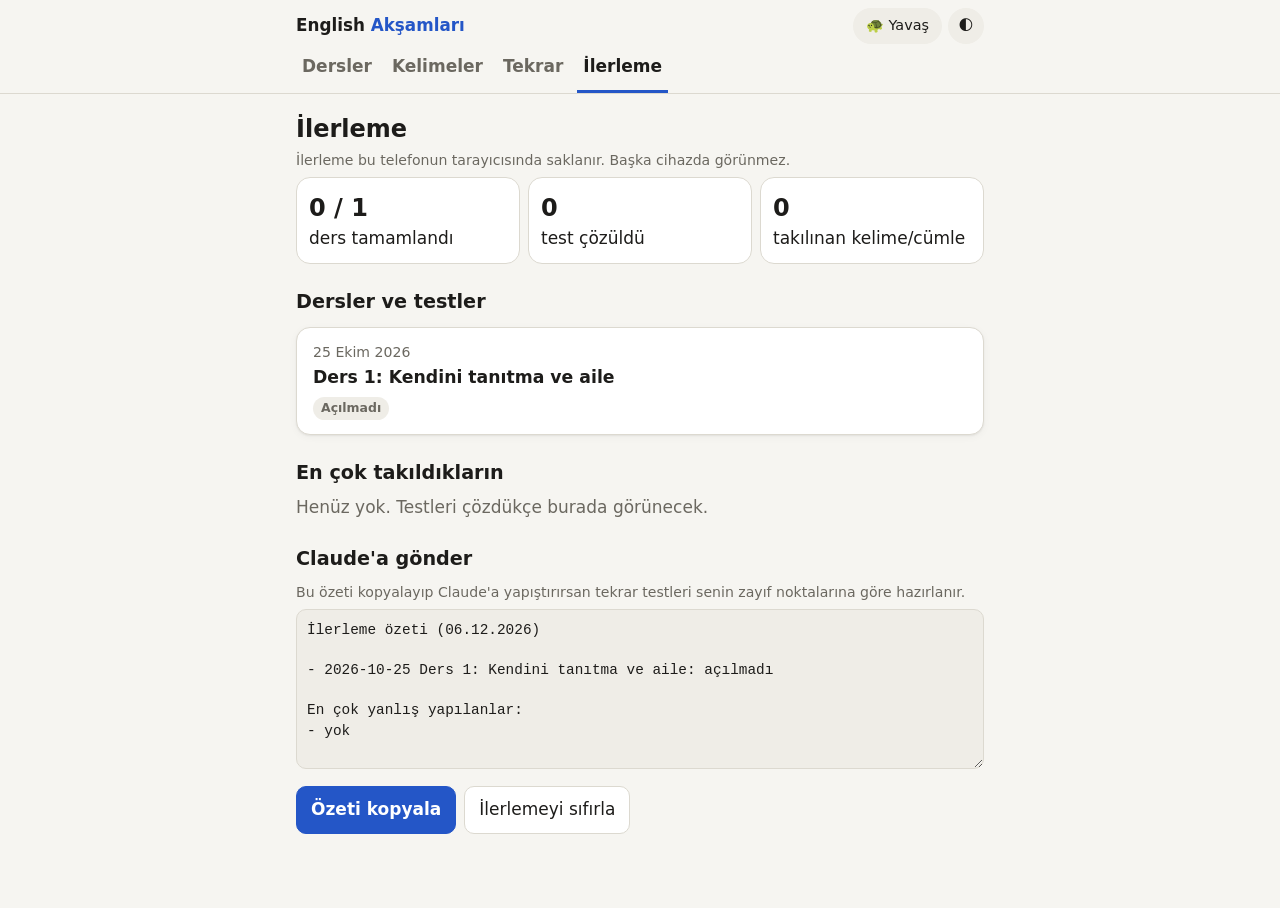
==== progress.html @ 7cf02e0e "Ders sitesi kurulumu: Ders 1, kelime kütüphanesi, CLAUDE.md ve skill'ler Statik site (bağımlılıksız " ====
<!doctype html>
<html lang="tr">
<head>
<meta charset="utf-8">
<meta name="viewport" content="width=device-width, initial-scale=1">
<meta name="robots" content="noindex">
<title>İlerleme · English Akşamları</title>
<link rel="stylesheet" href="assets/style.css">
<script>try{var t=JSON.parse(localStorage.getItem('englishlearn:v1')||'{}').settings?.theme;if(t==='light'||t==='dark')document.documentElement.dataset.theme=t}catch(e){}</script>
</head>
<body>
<header id="top"></header>
<main id="main"><p class="muted">Yükleniyor…</p></main>
<script src="assets/app.js"></script>
<script src="assets/progress.js"></script>
</body>
</html>
---- assets/style.css ----
/* Mobil öncelikli, bağımlılıksız stil. Renkler :root üzerinde; koyu tema aşağıda. */
:root {
  --bg: #f6f5f1;
  --surface: #ffffff;
  --surface-2: #efede7;
  --text: #1d1c1a;
  --muted: #6b6860;
  --line: #dcd9d0;
  --accent: #2456c7;
  --accent-soft: #e4ebfb;
  --accent-text: #ffffff;
  --good: #17803d;
  --good-soft: #e1f3e7;
  --bad: #b3261e;
  --bad-soft: #fbe5e3;
  --warn-soft: #fff4d6;
  --warn-line: #e8c55a;
  --radius: 14px;
  --shadow: 0 1px 2px rgb(0 0 0 / 6%), 0 2px 8px rgb(0 0 0 / 4%);
  color-scheme: light;
}
@media (prefers-color-scheme: dark) {
  :root:not([data-theme="light"]) {
    --bg: #141517;
    --surface: #1e2023;
    --surface-2: #272a2e;
    --text: #ecebe7;
    --muted: #a19e96;
    --line: #34373c;
    --accent: #8fb0ff;
    --accent-soft: #24304d;
    --accent-text: #0f1420;
    --good: #6fd08f;
    --good-soft: #1d3626;
    --bad: #ff8a80;
    --bad-soft: #3d2120;
    --warn-soft: #3a3220;
    --warn-line: #8a7230;
    --shadow: none;
    color-scheme: dark;
  }
}
:root[data-theme="dark"] {
  --bg: #141517;
  --surface: #1e2023;
  --surface-2: #272a2e;
  --text: #ecebe7;
  --muted: #a19e96;
  --line: #34373c;
  --accent: #8fb0ff;
  --accent-soft: #24304d;
  --accent-text: #0f1420;
  --good: #6fd08f;
  --good-soft: #1d3626;
  --bad: #ff8a80;
  --bad-soft: #3d2120;
  --warn-soft: #3a3220;
  --warn-line: #8a7230;
  --shadow: none;
  color-scheme: dark;
}

* { box-sizing: border-box; }
html { -webkit-text-size-adjust: 100%; }
body {
  margin: 0;
  background: var(--bg);
  color: var(--text);
  font: 17px/1.5 system-ui, -apple-system, "Segoe UI", Roboto, "Noto Sans", sans-serif;
}
main { max-width: 720px; margin: 0 auto; padding: 12px 16px 64px; }
h1 { font-size: 1.5rem; line-height: 1.25; margin: 8px 0 4px; }
h2 { font-size: 1.2rem; margin: 24px 0 8px; }
h3 { font-size: 1rem; margin: 18px 0 6px; color: var(--muted); text-transform: uppercase; letter-spacing: .04em; }
a { color: var(--accent); }
p { margin: 6px 0; }
.muted { color: var(--muted); }
.small { font-size: .88rem; }
[hidden] { display: none !important; }

/* Üst menü */
#top { position: sticky; top: 0; z-index: 10; background: var(--bg); border-bottom: 1px solid var(--line); }
#top .bar, #top .nav { max-width: 720px; margin: 0 auto; padding: 0 16px; display: flex; align-items: center; gap: 8px; }
#top .bar { justify-content: space-between; padding-top: 8px; }
.brand { font-weight: 700; text-decoration: none; color: var(--text); font-size: 1.05rem; }
.brand span { color: var(--accent); }
.tools { display: flex; gap: 6px; }
.nav { overflow-x: auto; scrollbar-width: none; }
.nav a { padding: 10px 6px; text-decoration: none; color: var(--muted); font-weight: 600; white-space: nowrap; border-bottom: 3px solid transparent; }
.nav a.active { color: var(--text); border-color: var(--accent); }

/* Düğmeler */
button {
  font: inherit; color: var(--text); background: var(--surface); border: 1px solid var(--line);
  border-radius: 10px; padding: 10px 14px; min-height: 44px; cursor: pointer; touch-action: manipulation;
}
button:active { transform: scale(.98); }
button:disabled { cursor: default; }
button.primary { background: var(--accent); color: var(--accent-text); border-color: var(--accent); font-weight: 600; }
button.good { background: var(--good-soft); border-color: var(--good); color: var(--good); font-weight: 600; flex: 1; }
button.bad { background: var(--bad-soft); border-color: var(--bad); color: var(--bad); font-weight: 600; flex: 1; }
button:focus-visible, a:focus-visible, input:focus-visible { outline: 3px solid var(--accent); outline-offset: 2px; }
.chip { min-height: 36px; padding: 6px 12px; border-radius: 999px; font-size: .9rem; background: var(--surface-2); border-color: transparent; }
.chip[aria-pressed="true"] { background: var(--accent-soft); color: var(--accent); border-color: var(--accent); }
.chip.icon { width: 36px; padding: 0; }
.listen {
  flex: none; width: 40px; height: 40px; min-height: 40px; padding: 0; border-radius: 50%;
  background: var(--accent-soft); border-color: transparent; font-size: 1.05rem;
}
.listen.playing, .playing > .listen { background: var(--accent); }
.row { display: flex; flex-wrap: wrap; gap: 8px; margin: 10px 0; }
.toolbar { display: flex; flex-wrap: wrap; gap: 8px; align-items: center; margin: 8px 0 12px; }

/* Kartlar ve listeler */
.card { background: var(--surface); border: 1px solid var(--line); border-radius: var(--radius); padding: 14px 16px; margin: 10px 0; box-shadow: var(--shadow); }
.card.error { border-color: var(--bad); }
.notice { max-width: 720px; margin: 10px auto 0; padding: 10px 14px; background: var(--warn-soft); border: 1px solid var(--warn-line); border-radius: 10px; font-size: .92rem; }
@media (max-width: 752px) { .notice { margin: 10px 16px 0; } }
.tag { display: inline-block; font-size: .78rem; padding: 2px 8px; border-radius: 999px; background: var(--surface-2); color: var(--muted); font-weight: 600; }
.tag.done { background: var(--good-soft); color: var(--good); }

.lesson-link { display: block; text-decoration: none; color: inherit; }
.lesson-link .date { color: var(--muted); font-size: .88rem; }
.lesson-link .title { font-weight: 700; font-size: 1.08rem; margin: 2px 0; }
.lesson-link .meta { display: flex; flex-wrap: wrap; gap: 6px; margin-top: 6px; }

/* Satır: İngilizce + Türkçe + dinle */
.item { display: flex; align-items: center; gap: 10px; padding: 10px 0; border-top: 1px solid var(--line); }
.item:first-child { border-top: 0; }
.item .text { flex: 1; min-width: 0; }
.en { font-weight: 600; }
.say { color: var(--muted); font-style: italic; font-size: .92rem; }
.tr { color: var(--muted); }
.tr.plain { margin: 4px 0; }
.hide-tr .tr:not(.revealed),
.hide-en .en-hideable:not(.revealed) {
  filter: blur(6px); cursor: pointer; user-select: none; -webkit-user-select: none;
}
.hide-tr .tr:not(.revealed)::after, .hide-en .en-hideable:not(.revealed)::after { content: ""; }

/* Sekmeler */
.tabs { position: sticky; top: 86px; z-index: 5; display: flex; gap: 6px; overflow-x: auto; padding: 8px 0; background: var(--bg); scrollbar-width: none; }
.tabs button { flex: none; min-height: 40px; border-radius: 999px; padding: 6px 14px; background: var(--surface-2); border-color: transparent; font-weight: 600; }
.tabs button[aria-selected="true"] { background: var(--accent); color: var(--accent-text); }

/* Not kutuları ve tablolar */
.note { background: var(--accent-soft); border-radius: 10px; padding: 10px 14px; margin: 8px 0; }
.note strong { color: var(--accent); }
.table-wrap { overflow-x: auto; }
table { border-collapse: collapse; width: 100%; font-size: .94rem; }
th, td { text-align: left; padding: 8px 6px; border-bottom: 1px solid var(--line); vertical-align: top; }
th { color: var(--muted); font-weight: 600; font-size: .85rem; }

/* Diyalog */
.line { display: flex; gap: 10px; align-items: flex-start; padding: 10px 0; border-top: 1px solid var(--line); }
.line:first-child { border-top: 0; }
.line .who, .who { flex: none; font-size: .8rem; font-weight: 700; color: var(--muted); min-width: 44px; padding-top: 2px; }
.line.me .who { color: var(--accent); }
.line .text { flex: 1; }
.line.playing { background: var(--accent-soft); border-radius: 8px; }
.seg { display: inline-flex; background: var(--surface-2); border-radius: 999px; padding: 3px; gap: 2px; }
.seg button { min-height: 36px; border: 0; border-radius: 999px; background: transparent; padding: 6px 14px; font-weight: 600; }
.seg button[aria-selected="true"] { background: var(--surface); box-shadow: var(--shadow); }

.repeat .partner { padding: 10px 12px; background: var(--surface-2); border-radius: 10px; }
.repeat .mine { margin: 14px 0 6px; font-size: 1.25rem; line-height: 1.4; }
.dots { display: flex; gap: 8px; margin: 10px 0; }
.dots span { width: 14px; height: 14px; border-radius: 50%; border: 2px solid var(--accent); }
.dots span.on { background: var(--accent); }
.line-text { display: flex; align-items: center; gap: 10px; }
.line-text .en { flex: 1; }

/* Test */
.quiz-head { display: flex; justify-content: space-between; align-items: center; color: var(--muted); font-size: .9rem; }
.meter { height: 6px; background: var(--surface-2); border-radius: 3px; overflow: hidden; margin: 6px 0 12px; }
.meter span { display: block; height: 100%; background: var(--accent); transition: width .2s; }
.quiz-q { font-size: 1.2rem; font-weight: 600; margin: 8px 0 12px; display: flex; gap: 10px; align-items: center; flex-wrap: wrap; }
.quiz-q .who { min-width: 0; }
.options { display: grid; gap: 8px; }
.option { text-align: left; padding: 12px 14px; font-size: 1.05rem; }
.option.right { background: var(--good-soft); border-color: var(--good); color: var(--good); font-weight: 600; }
.option.wrong { background: var(--bad-soft); border-color: var(--bad); color: var(--bad); }
.quiz-foot { margin-top: 12px; min-height: 52px; display: flex; align-items: center; justify-content: space-between; gap: 10px; }
.ok-msg { color: var(--good); font-weight: 700; }
.bad-msg { color: var(--bad); font-weight: 700; }
.answer { margin: 12px 0; padding: 12px; border-radius: 10px; background: var(--good-soft); }
.result .big { font-size: 1.15rem; font-weight: 700; }

/* Kelime kütüphanesi */
.search { width: 100%; font: inherit; padding: 12px 14px; border-radius: 10px; border: 1px solid var(--line); background: var(--surface); color: var(--text); min-height: 48px; }
.chips { display: flex; gap: 6px; overflow-x: auto; padding: 8px 0; scrollbar-width: none; }
.chips .chip { flex: none; }
.word .head { display: flex; align-items: center; gap: 10px; }
.word .head .text { flex: 1; min-width: 0; }
.word .en { font-size: 1.1rem; }
.word .example { margin-top: 6px; font-size: .94rem; display: flex; gap: 8px; align-items: center; }
.word .example .text { flex: 1; }
.word .links { margin-top: 6px; font-size: .88rem; }

.stats { display: grid; grid-template-columns: repeat(auto-fit, minmax(130px, 1fr)); gap: 8px; }
.stat { background: var(--surface); border: 1px solid var(--line); border-radius: var(--radius); padding: 12px; }
.stat b { display: block; font-size: 1.5rem; }
details summary { cursor: pointer; font-weight: 600; padding: 4px 0; }
textarea { width: 100%; min-height: 160px; font: .9rem/1.4 ui-monospace, monospace; background: var(--surface-2); color: var(--text); border: 1px solid var(--line); border-radius: 10px; padding: 10px; }
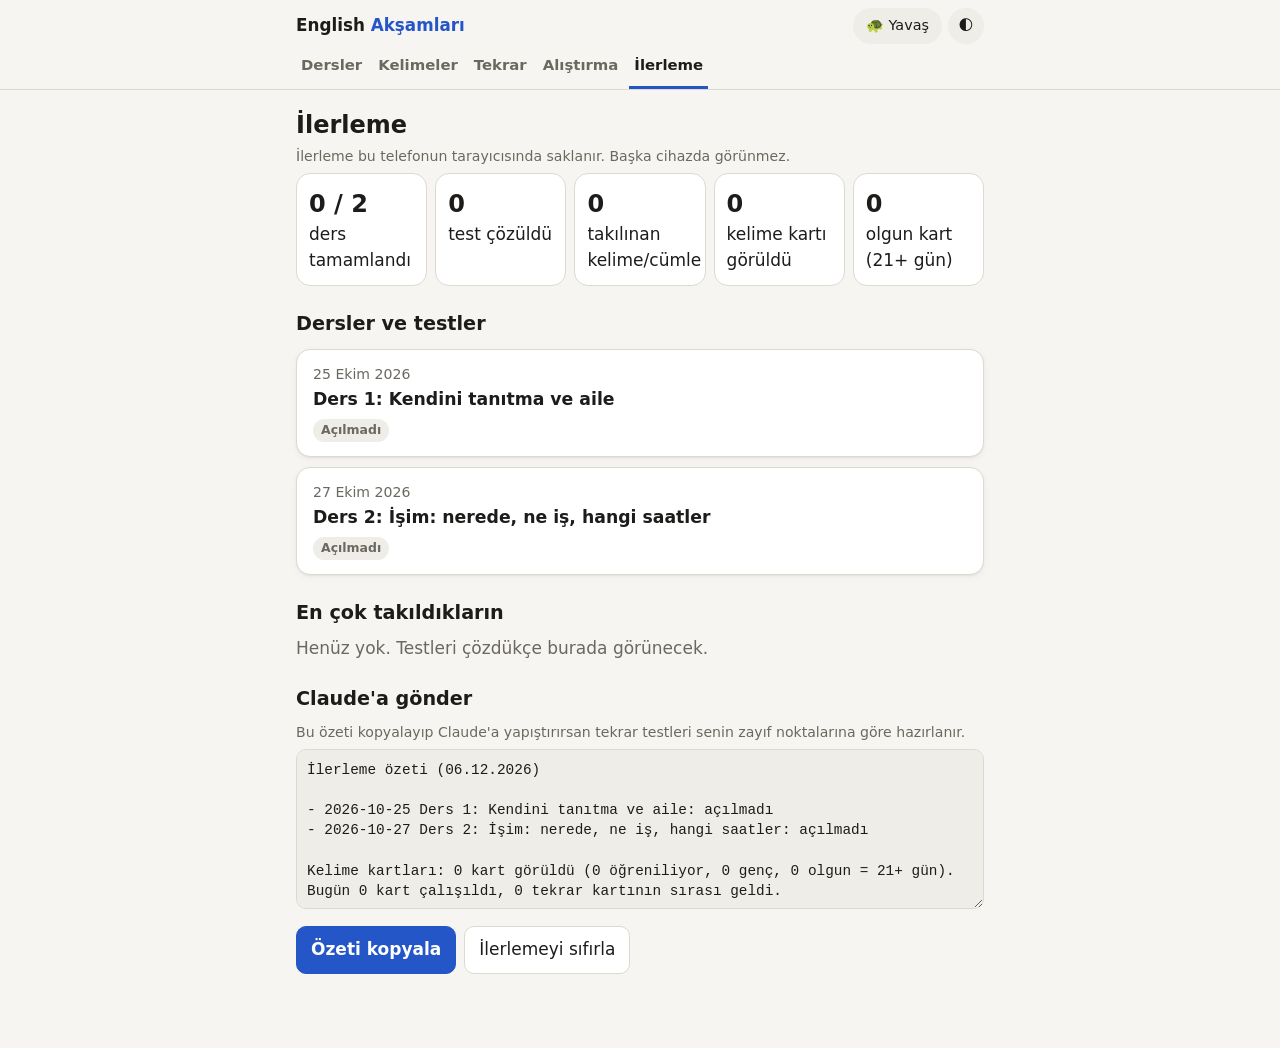
==== commit 590898f1: "Kelimeler: Anki benzeri desteler ve aralıklı tekrar Her ders bir deste, her kelime grubu alt deste. " ====
--- a/progress.html
+++ b/progress.html
@@ -12,6 +12,7 @@
 <header id="top"></header>
 <main id="main"><p class="muted">Yükleniyor…</p></main>
 <script src="assets/app.js"></script>
+<script src="assets/srs.js"></script>
 <script src="assets/progress.js"></script>
 </body>
 </html>
--- a/assets/style.css
+++ b/assets/style.css
@@ -80,13 +80,13 @@
 
 /* Üst menü */
 #top { position: sticky; top: 0; z-index: 10; background: var(--bg); border-bottom: 1px solid var(--line); }
-#top .bar, #top .nav { max-width: 720px; margin: 0 auto; padding: 0 16px; display: flex; align-items: center; gap: 8px; }
+#top .bar, #top .nav { max-width: 720px; margin: 0 auto; padding: 0 16px; display: flex; align-items: center; gap: 6px; }
 #top .bar { justify-content: space-between; padding-top: 8px; }
 .brand { font-weight: 700; text-decoration: none; color: var(--text); font-size: 1.05rem; }
 .brand span { color: var(--accent); }
 .tools { display: flex; gap: 6px; }
 .nav { overflow-x: auto; scrollbar-width: none; }
-.nav a { padding: 10px 6px; text-decoration: none; color: var(--muted); font-weight: 600; white-space: nowrap; border-bottom: 3px solid transparent; }
+.nav a { padding: 10px 5px; font-size: .93rem; text-decoration: none; color: var(--muted); font-weight: 600; white-space: nowrap; border-bottom: 3px solid transparent; }
 .nav a.active { color: var(--text); border-color: var(--accent); }
 
 /* Düğmeler */
@@ -202,3 +202,46 @@
 .stat b { display: block; font-size: 1.5rem; }
 details summary { cursor: pointer; font-weight: 600; padding: 4px 0; }
 textarea { width: 100%; min-height: 160px; font: .9rem/1.4 ui-monospace, monospace; background: var(--surface-2); color: var(--text); border: 1px solid var(--line); border-radius: 10px; padding: 10px; }
+
+/* Bağlantı düğmesi (PDF indirme vb.) */
+a.btn { display: inline-flex; align-items: center; min-height: 44px; padding: 10px 14px; border-radius: 10px; border: 1px solid var(--line); background: var(--surface); color: var(--text); text-decoration: none; font-weight: 600; }
+a.btn.primary { background: var(--accent); color: var(--accent-text); border-color: var(--accent); }
+a.btn.disabled { opacity: .5; pointer-events: none; }
+
+/* Kelime desteleri (Anki benzeri) */
+:root { --c-new: #1e5fd6; --c-learn: #c62828; --c-rev: #2e7d32; }
+@media (prefers-color-scheme: dark) { :root:not([data-theme="light"]) { --c-new: #8fb0ff; --c-learn: #ff8a80; --c-rev: #7fd68f; } }
+:root[data-theme="dark"] { --c-new: #8fb0ff; --c-learn: #ff8a80; --c-rev: #7fd68f; }
+.c-new { color: var(--c-new); }
+.c-learn { color: var(--c-learn); }
+.c-rev { color: var(--c-rev); }
+.legend { display: flex; gap: 14px; margin: 4px 0 8px; font-weight: 600; }
+.decks { padding: 4px 8px; }
+.deck-row { display: flex; align-items: center; border-top: 1px solid var(--line); }
+.deck-row:first-child { border-top: 0; }
+.deck-row .chev { flex: none; width: 40px; height: 44px; min-height: 44px; padding: 0; border: 0; background: transparent; font-size: 1.4rem; line-height: 1; color: var(--muted); }
+.deck-row .chev-space { flex: none; width: 40px; }
+.deck-row.sub .chev-space { width: 56px; }
+.deck-name { flex: 1; min-width: 0; display: flex; align-items: center; justify-content: space-between; gap: 10px; text-align: left; border: 0; background: transparent; padding: 12px 6px 12px 0; font-weight: 700; font-size: 1.02rem; border-radius: 8px; }
+.deck-row.sub .deck-name { font-weight: 600; font-size: .96rem; }
+.deck-name:active { background: var(--surface-2); }
+.counts { flex: none; display: flex; gap: 10px; font-variant-numeric: tabular-nums; font-weight: 600; font-size: .95rem; }
+.counts span { min-width: 1.4em; text-align: right; }
+.counts .zero, .study-counts .zero { color: var(--muted); opacity: .45; font-weight: 400; }
+.study-top { display: flex; justify-content: space-between; align-items: center; margin-top: 4px; }
+.study-counts { text-align: center; font-size: 1.1rem; font-weight: 700; margin: 6px 0; font-variant-numeric: tabular-nums; }
+.study-counts .cur { text-decoration: underline; text-underline-offset: 4px; text-decoration-thickness: 2px; }
+.study-card { min-height: 46vh; display: flex; flex-direction: column; gap: 6px; }
+.study-card .face { display: flex; align-items: center; justify-content: center; gap: 12px; text-align: center; margin: 18px 0 8px; }
+.study-card .big-word { font-size: 1.9rem; font-weight: 700; line-height: 1.25; overflow-wrap: anywhere; }
+.study-card hr { border: 0; border-top: 1px solid var(--line); width: 100%; margin: 8px 0; }
+.study-card .say { text-align: center; }
+.answer-bar { position: sticky; bottom: 0; background: var(--bg); padding: 10px 0 14px; display: grid; grid-template-columns: repeat(4, 1fr); gap: 6px; }
+.answer-bar .wide { grid-column: 1 / -1; min-height: 52px; font-size: 1.05rem; }
+.answer-bar .ans { display: flex; flex-direction: column; align-items: center; gap: 2px; padding: 8px 4px; min-height: 56px; font-weight: 700; }
+.answer-bar .ans .ivl { font-size: .78rem; font-weight: 500; color: var(--muted); }
+.answer-bar .again { color: var(--c-learn); border-color: var(--c-learn); }
+.answer-bar .hard { color: var(--muted); }
+.answer-bar .good { color: var(--c-rev); border-color: var(--c-rev); background: var(--surface); flex: initial; }
+.answer-bar .easy { color: var(--c-new); border-color: var(--c-new); }
+.done .big { font-size: 1.15rem; font-weight: 700; }
